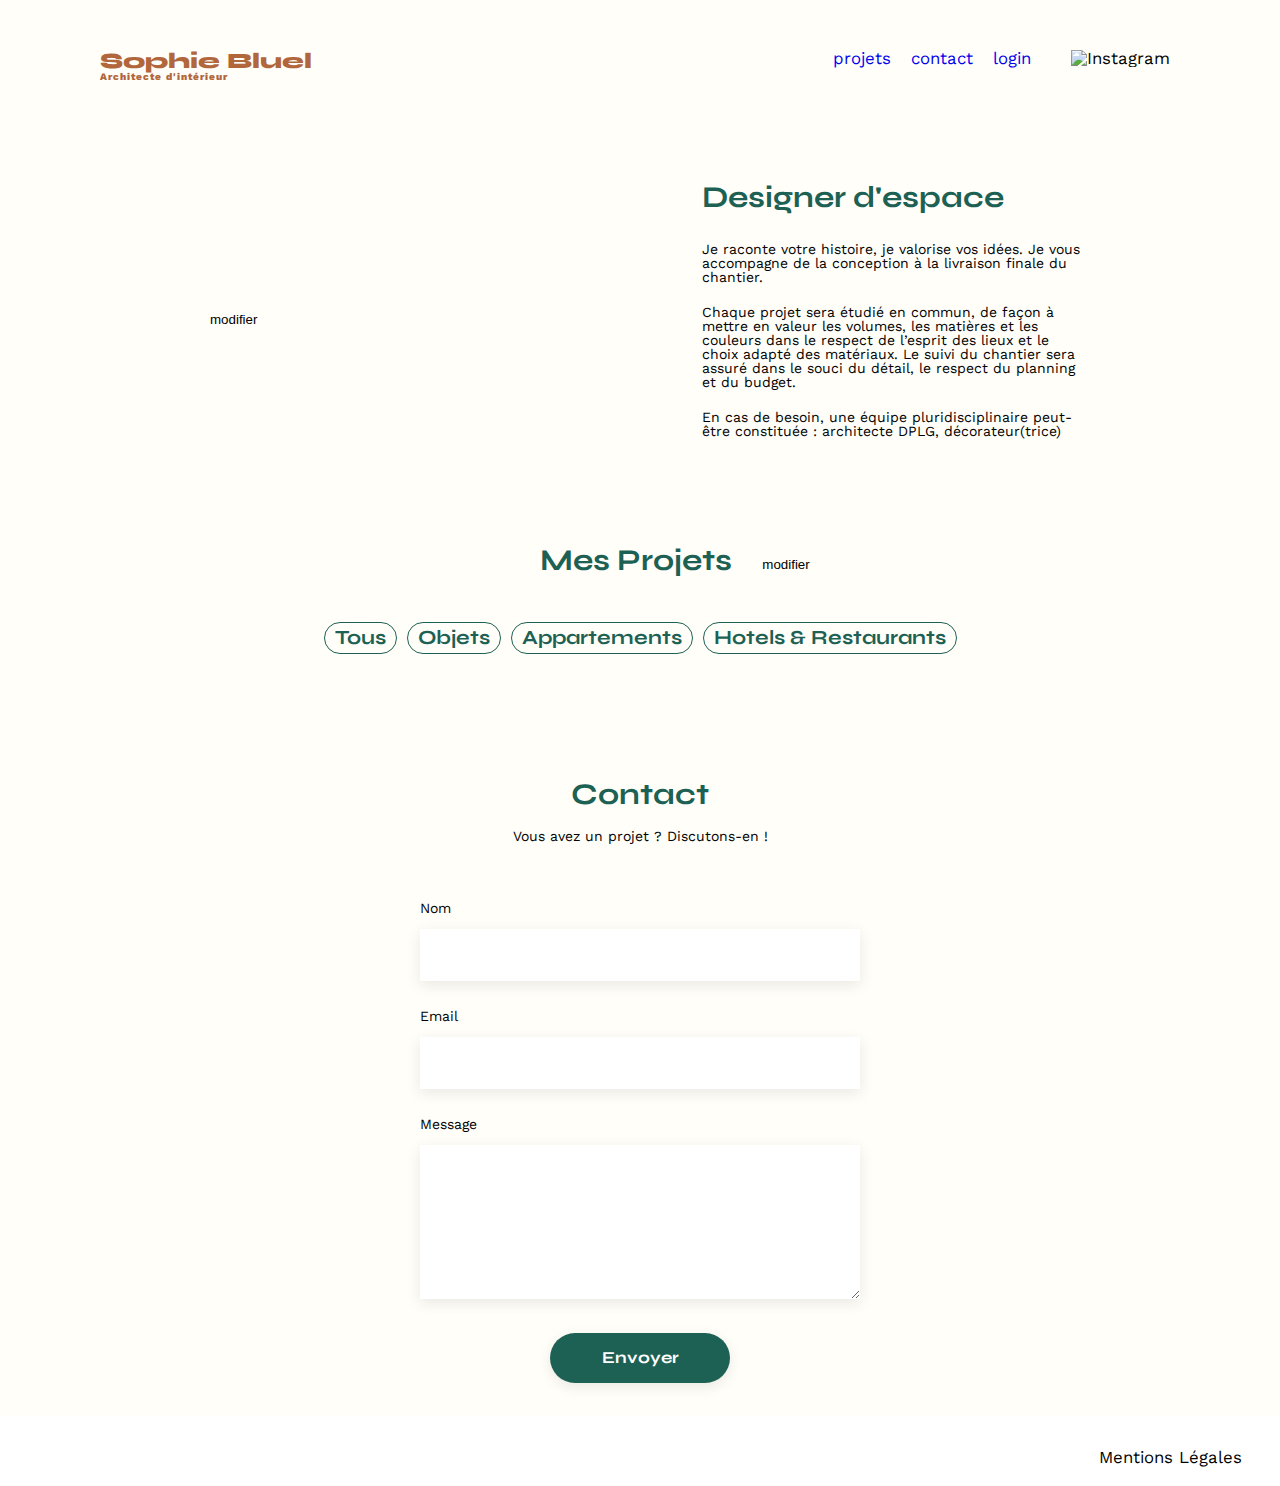
==== FrontEnd/index.html @ 93bd092a "étape 2.2 page login fonctionnelle (alert à corriger)" ====
<!DOCTYPE html>
<html lang="fr">
<head>
	<meta charset="UTF-8">
	<title>Sophie Bluel - Architecte d'intérieur</title>
	<meta name="viewport" content="width=device-width, initial-scale=1.0">
	<link rel="preconnect" href="https://fonts.googleapis.com">
	<link rel="preconnect" href="https://fonts.gstatic.com" crossorigin>
	<link href="https://fonts.googleapis.com/css2?family=Syne:wght@700;800&family=Work+Sans&display=swap" rel="stylesheet">
	<meta name="description" content="">
	<link rel="stylesheet" href="./assets/style.css">
	<script src="JS/index.js" type="module" defer></script>
	<script src="https://kit.fontawesome.com/53c9d558a2.js" crossorigin="anonymous"></script>
</head>
<body>


	<!----------- BANDEAU NOIR MODE EDITION --------------->

    <div class="edition-mode">

        <div class="title-edition-mode">
            <i class="fa-regular fa-pen-to-square"></i>Mode édition
        </div>

		<div class="edition-button">
			publier les changements 
		</div>

    </div>

<header>
	<h1>Sophie Bluel <span>Architecte d'intérieur</span></h1>
	<nav>
		<ul>
			<li><a href="/FrontEnd/index.html">projets</a></li>
			<li><a href="#contact">contact</a></li>
			<li><a href="/FrontEnd/login.html" id="login-button">login</a></li>
			<li><a href="/FrontEnd/index.html" id="logout-button">déconnexion</a></li>
			<li><img src="./assets/icons/instagram.png" alt="Instagram"></li>
		</ul>
	</nav>
</header>
<main>
	<section id="introduction">
		<figure>


			<img src="./assets/images/sophie-bluel.png" alt="">

			<button class="edit-content"><i class="fa-regular fa-pen-to-square"></i>modifier</button>

		</figure>

		<article>
			<h2>Designer d'espace</h2>
			<p>Je raconte votre histoire, je valorise vos idées. Je vous accompagne de la conception à la livraison finale du chantier.</p> <br>
			<p>Chaque projet sera étudié en commun, de façon à mettre en valeur les volumes, les matières et les couleurs dans le respect de l’esprit des lieux et le choix adapté des matériaux. Le suivi du chantier sera assuré dans le souci du détail, le respect du planning et du budget.</p><br>
			<p>En cas de besoin, une équipe pluridisciplinaire peut-être constituée : architecte DPLG, décorateur(trice)</p>
		</article>
	</section>
	<section id="portfolio">

		<div class="edit-projects">

			<h2>Mes Projets</h2>
			<button class="edit-content"><i class="fa-regular fa-pen-to-square"></i>modifier</button>
			
		</div>

		<form method="post" action="#" class="filtres">


                <div class="filters-bubble">

                    <input type="checkbox" name="tous" value="tous" id="tous" class="tous">
                    <label for="tous">Tous</label>

					<input type="checkbox" name="objets" value="objets" id="objets" class="objets">
                    <label for="objets">Objets</label>

					<input type="checkbox" name="appartements" value="appartements" id="appartements" class="appartements">
                    <label for="appartements">Appartements</label>

					<input type="checkbox" name="hotels-&-restaurants" value="hotels-&-restaurants" id="hotels-&-restaurants" class="hotels-et-restaurants">
                    <label for="hotels-&-restaurants">Hotels & Restaurants</label>
                </div>

            </form>

		<div class="gallery">

			<!--la galerie dynamique s'affiche ici-->

		</div>
	</section>
	<section id="contact">
		<h2 >Contact</h2>
		<p>Vous avez un projet ? Discutons-en !</p>
		<form action="#" method="post">
			<label for="name">Nom</label>
			<input type="text" name="name" id="name">
			<label for="email">Email</label>
			<input type="email" name="email" id="email">
			<label for="message">Message</label>
			<textarea name="message" id="message" cols="30" rows="10"></textarea>
			<input type="submit" value="Envoyer" id="send">
		</form>
	</section>
</main>

<footer>
	<nav>
		<ul>
			<li>Mentions Légales</li>
		</ul>
	</nav>
</footer>

</body>
</html>
---- FrontEnd/assets/style.css ----
/* http://meyerweb.com/eric/tools/css/reset/
   v2.0 | 20110126
   License: none (public domain)
*/

html, body, div, span, applet, object, iframe,
h1, h2, h3, h4, h5, h6, p, blockquote, pre,
a, abbr, acronym, address, big, cite, code,
del, dfn, em, img, ins, kbd, q, s, samp,
small, strike, strong, sub, sup, tt, var,
b, u, i, center,
dl, dt, dd, ol, ul, li,
fieldset, form, label, legend,
table, caption, tbody, tfoot, thead, tr, th, td,
article, aside, canvas, details, embed,
figure, figcaption, footer, header, hgroup,
menu, nav, output, ruby, section, summary,
time, mark, audio, video {
	margin: 0;
	padding: 0;
	border: 0;
	font-size: 100%;
	font: inherit;
	vertical-align: baseline;
}
/* HTML5 display-role reset for older browsers */
article, aside, details, figcaption, figure,
footer, header, hgroup, menu, nav, section {
	display: block;
}
body {
	line-height: 1;
}
ol, ul {
	list-style: none;
}
blockquote, q {
	quotes: none;
}
blockquote:before, blockquote:after,
q:before, q:after {
	content: '';
	content: none;
}
table {
	border-collapse: collapse;
	border-spacing: 0;
}
/** end reset css**/
body {
	max-width: 100vw;
	margin:auto;
	font-family: 'Work Sans' ;
	font-size: 14px;
	background-color: #FFFEF8;
}
header {
	display: flex;
	justify-content: space-between;
	margin: 50px 100px 0px 100px;
	
}

main{
	margin: 0px 200px 0px 200px;
}

section {
	margin: 100px 0
}

h1{
	display: flex;
	flex-direction: column;
	font-family: 'Syne';
	font-size: 22px;
	font-weight: 800;
	color: #B1663C
}

h1 > span {
	font-family: 'Work Sans';
	font-size:10px;
	letter-spacing: 0.1em;
;
}

h2{
	font-family: 'Syne';
	font-weight: 700;
	font-size: 30px;
	color: #1D6154;
	margin-bottom: 25px;
}
nav ul {
	display: flex;
	align-items: center;
	list-style-type: none;

}
nav li {
	padding: 0 10px;
	font-size: 1.2em;
}

nav li img{
	width: 20px;
}

nav a {
	text-decoration: none;
}

li:hover {
	color: #B1663C;
}
#introduction {
	display: flex;
	align-items: center;
}
#introduction figure {
	flex: 1
}
#introduction img {
	display: block;
	width: 100%;
}

#introduction article {
	flex: 1;
	margin-left: 70px;
    max-width: 43%;
}

#introduction h2 {
	margin-bottom: 1em;
}

#introduction p {
	margin-bottom: 0.5em;
}
#portfolio h2 {
	text-align: center;
	margin-bottom: unset;
	padding-left: 70px;
}

.filtres{
	display: flex;
	margin-bottom: 20px;
}

input[type="checkbox"] {
    display: none;
}

.filters-bubble{
	width: 100%;
	display: flex;
	justify-content: center;

}

.filtres label{
	border: #1D6154 solid 1px;
	color: #1D6154;
	font-weight: 700;
	font-size: 20px;
	border-radius: 35px;
	align-items: center;
	margin:5px 5px 5px 5px;
	padding: 5px 10px 5px 10px;
	font-family: 'Syne';
}

.filtres label:hover{
    background-color: #1D6154;
	color: #ffffff;
    

}


.gallery {
	width: 100%;
	display: grid;
	grid-template-columns: 1fr 1fr 1fr;
	grid-column-gap: 20px;
	grid-row-gap: 20px;
}

.gallery img {
	width: 100%;
	padding-bottom: 5px;

}



#contact {
	width: 50%;
margin: auto;
}


.formulaire-connexion{
	width: 40%;
	margin: auto;
	padding-bottom: 350px;
}

#contact > * , .formulaire-connexion, #login h2{
	text-align: center;

}
#contact h2{
	margin-bottom: 20px;
}

#contact form, .formulaire-connexion {
	text-align: left;
	margin-top:30px;
	display: flex;
	flex-direction: column;
}

#contact input, .formulaire-connexion input {
	height: 50px;
	font-size: 1.2em;
	border: none;
	box-shadow: 0px 4px 14px rgba(0, 0, 0, 0.09);
}
#contact label, .formulaire-connexion label {
	margin: 2em 0 1em 0;
}
#contact textarea {
	border: none;
	box-shadow: 0px 4px 14px rgba(0, 0, 0, 0.09);
}

#to-log-in, #send {
	font-family: 'Syne';
	font-weight: 700;
	color: white;
	background-color: #1D6154;
	margin : 2em auto ;
	width: 180px;
	text-align: center;
	border-radius: 60px ;
	height: 50px;
    border: unset;
    font-size: 15px;
}



.formulaire-connexion input {
	margin-bottom: 10px;
}

#forgot-password {
	color: #3D3D3D;
	display: flex;
	justify-content: center;
	font-weight: 600;
	
}

footer{
	background-color: white;
	height: 50px;
	padding-bottom: 15px;
	padding-top: 5px;
	
   
}

footer nav ul {
	display: flex;
	justify-content: flex-end;
	margin: 2em;
	
}
/*************************STYLE BOUTONS ET LIENS ADMIN****************************/

/* bandeau noir mode edition*/

.edition-mode{
	background-color: black;
	display: flex;
	justify-content: center;
	align-items: center;
	height: 60px;

}

.title-edition-mode{
	color: #ffffff;
	margin-right: 10px;
}

.edition-button{
	color: black ;
	margin-left:10px;
	background-color: #ffffff;
	border-radius: 60px;
	padding: 10px 15px 10px 15px;


}

/*modifications de la photo intro*/

 .edit-content{
	background-color: unset;
	border: unset;
	margin-top: 10px;
	cursor: pointer;
	padding: unset;
 }

 .edit-content i {
	font-size: 15px;
	padding-right: 10px;
 }


 /*Alignement du bouton modifier et du titre Mes projets*/

.edit-projects{
	display: flex;
    justify-content: center;
    margin-bottom: 40px;
}

.edit-projects button {
	margin-left: 20px;
	padding-bottom: 5px;
}
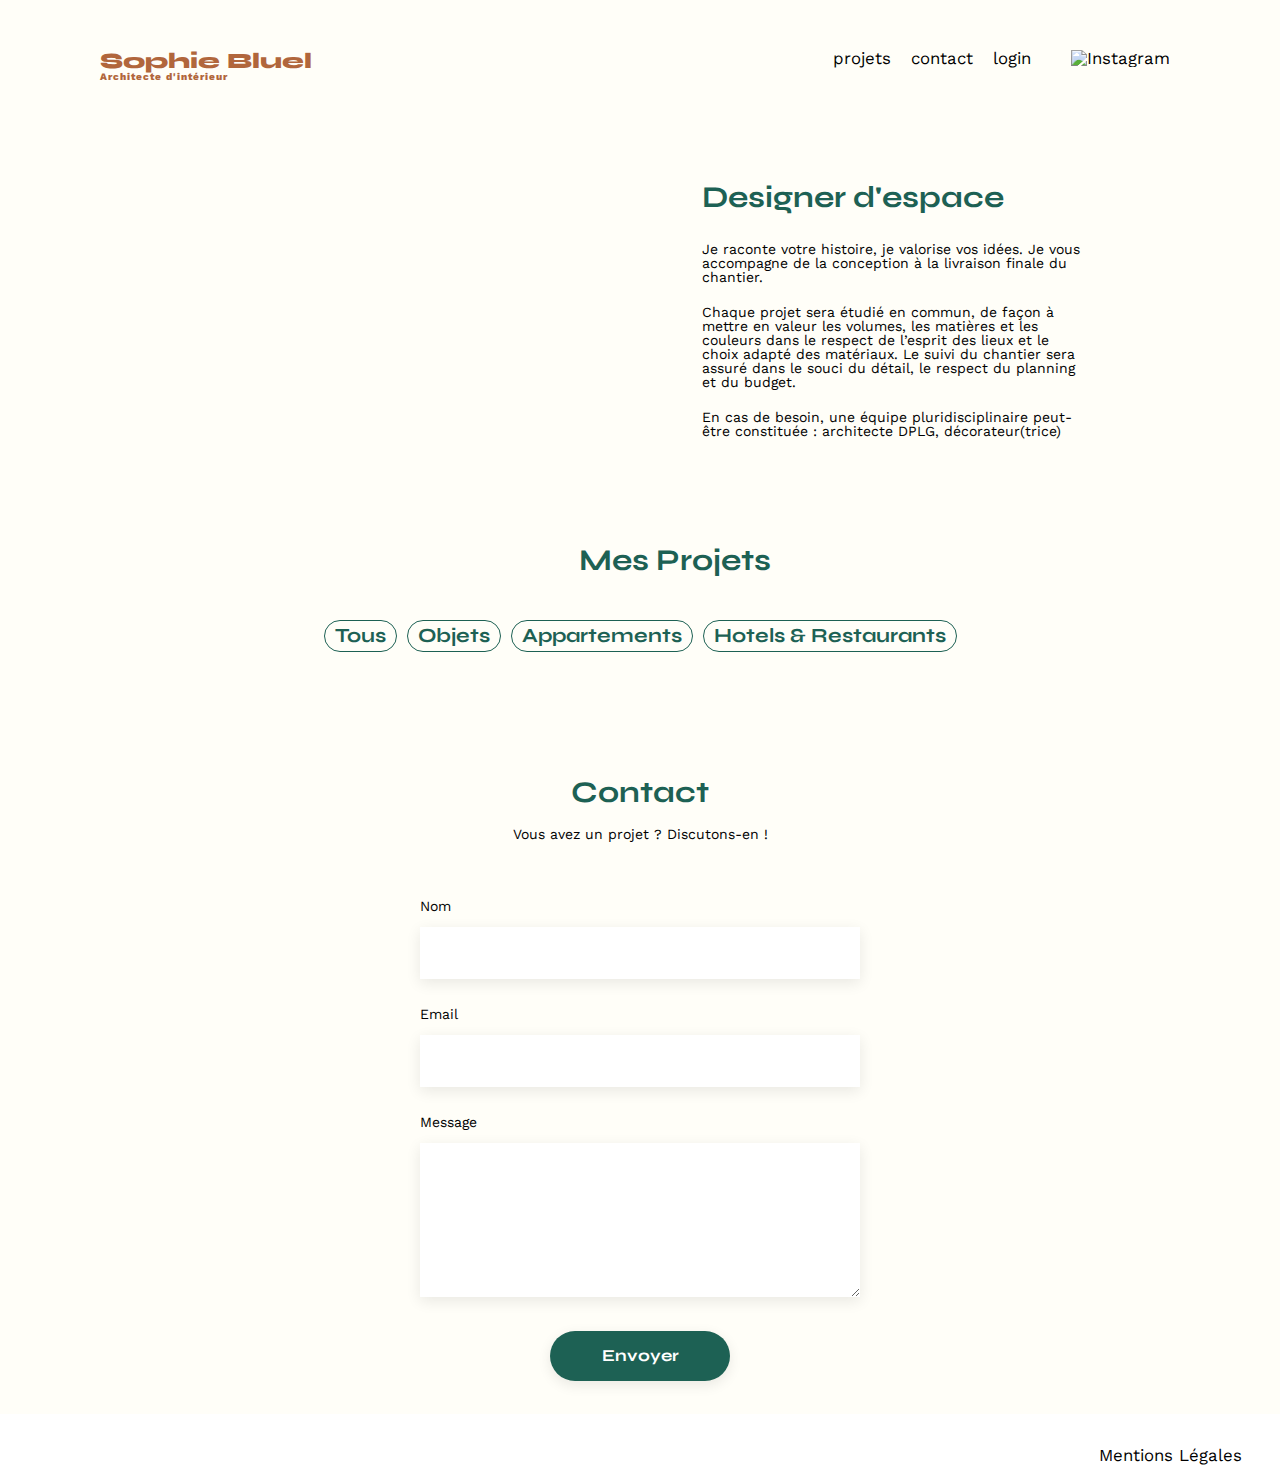
==== commit f749f917: "étapes 3 et 4 terminées" ====
--- a/FrontEnd/index.html
+++ b/FrontEnd/index.html
@@ -29,6 +29,95 @@
 
     </div>
 
+<!-- DEBUT modale 1 -->
+
+<div class="container-modale">
+
+</div>
+
+<div class="modale">
+	<div class="container-close-first">
+		<button class="close-modal">
+					<i class="fa-solid fa-xmark fa-xl"></i>
+				</button>
+	</div>
+
+	<h3>Galerie photo</h3>
+
+	<div class="grid-modal">
+
+
+	</div>
+
+
+	<button class="btn-modale">Ajouter une photo</button>
+
+	<button class="delete">
+				Supprimer la galerie
+			</button>
+</div>
+<!-------------FIN modale 1 -------------->
+
+
+ <!--------- DEBUT modale 2 --------------->
+
+ <div class="second-modale">
+	<div class="container-close">
+
+		<button class="back-modal">
+			<i class="fa-solid fa-arrow-left fa-xl"></i>
+		</button>
+
+
+		<button class="close-modal">
+					<i class="fa-solid fa-xmark fa-xl"></i>
+		</button>
+	</div>
+
+	<h3>Ajout photo</h3>
+
+	<form action="" class="newElement">
+
+		<div class="container-ajout">
+
+			<i class="fa-regular fa-image fa-7x"></i>
+			<br>
+
+			<label for="new-img" class="custom-file-upload">
+					 + Ajouter photo
+					<input type="file" id="new-img" name="file" required />
+				</label> jpg, png : 4mo max
+
+		</div>
+
+		<div class="box-new">
+
+			<p>Titre</p>
+
+			<input type="text" id="new-title" placeholder="titre" class="input-new">
+
+			<p>Catégorie</p>
+
+			<select name="category" id="new-category" class="input-new">
+
+			<option value="0">choisir une catégorie</option>
+			<option value="1">Objets</option>
+			<option value="2">Appartements</option>
+			<option value="3">Hôtels & Restaurants</option>
+
+		</select>
+		</div>
+
+	</form>
+
+	<div class="alert">vérifier un des champs</div>
+	<div class="secondAlert"></div>
+
+	<button class="btn-modale-valider" id="newValider">Valider</button>
+</div>
+
+<!------------- FIN modale 2 ----------->
+
 <header>
 	<h1>Sophie Bluel <span>Architecte d'intérieur</span></h1>
 	<nav>
@@ -36,7 +125,7 @@
 			<li><a href="/FrontEnd/index.html">projets</a></li>
 			<li><a href="#contact">contact</a></li>
 			<li><a href="/FrontEnd/login.html" id="login-button">login</a></li>
-			<li><a href="/FrontEnd/index.html" id="logout-button">déconnexion</a></li>
+			<li><a href="/FrontEnd/index.html" id="logout-button">logout</a></li>
 			<li><img src="./assets/icons/instagram.png" alt="Instagram"></li>
 		</ul>
 	</nav>
@@ -48,7 +137,7 @@
 
 			<img src="./assets/images/sophie-bluel.png" alt="">
 
-			<button class="edit-content"><i class="fa-regular fa-pen-to-square"></i>modifier</button>
+			<button class="modifier"><i class="fa-regular fa-pen-to-square"></i>modifier</button>
 
 		</figure>
 
@@ -64,7 +153,7 @@
 		<div class="edit-projects">
 
 			<h2>Mes Projets</h2>
-			<button class="edit-content"><i class="fa-regular fa-pen-to-square"></i>modifier</button>
+			<button class="modifier"><i class="fa-regular fa-pen-to-square"></i>modifier</button>
 			
 		</div>
 
--- a/FrontEnd/assets/style.css
+++ b/FrontEnd/assets/style.css
@@ -101,6 +101,7 @@
 nav li {
 	padding: 0 10px;
 	font-size: 1.2em;
+	
 }
 
 nav li img{
@@ -109,10 +110,11 @@
 
 nav a {
 	text-decoration: none;
+	color: #000;
 }
 
 li:hover {
-	color: #B1663C;
+	font-weight: 700;
 }
 #introduction {
 	display: flex;
@@ -250,6 +252,11 @@
 	height: 50px;
     border: unset;
     font-size: 15px;
+	cursor: pointer;
+}
+
+#to-log-in:hover, #send:hover{
+	background-color: #0E2F28;
 }
 
 
@@ -311,7 +318,7 @@
 
 /*modifications de la photo intro*/
 
- .edit-content{
+ .modifier{
 	background-color: unset;
 	border: unset;
 	margin-top: 10px;
@@ -319,7 +326,7 @@
 	padding: unset;
  }
 
- .edit-content i {
+ .modifier i {
 	font-size: 15px;
 	padding-right: 10px;
  }
@@ -339,4 +346,232 @@
 }
 
  
-
+/* MODALE */
+    
+.container-modale {
+	position: fixed;
+	top: 0;
+	left: 0;
+	margin: 0;
+	padding: 0;
+	width: 100%;
+	height: 100%;
+	display: none;
+	justify-content: center;
+	align-content: center;
+	align-items: center;
+	background: #16020220;
+}
+
+.modale {
+	margin-top: 100px;
+	display: none;
+	flex-direction: column;
+	justify-items: center;
+	align-items: center;
+	background: #fff;
+	border: 0px solid transparent;
+	border-radius: 20px;
+	width: 630px;
+	height: auto;
+	padding: 50px;
+	position: absolute;
+	left: 50%;
+	margin-left: -315px;
+	z-index: 20;
+}
+
+.btn-modale {
+	background-color: #1D6154;
+	color: #fff;
+	border: 0;
+	border-radius: 60px;
+	height: 40px;
+	padding: 11px 38px 9px 38px;
+	font-family: 'Syne';
+	margin-top: 7px;
+	margin-bottom: 15px;
+}
+
+h3 {
+	font-size: 26px;
+	color: #000;
+}
+
+.grid-modal {
+	display: flex;
+	flex-direction: row;
+	flex-wrap: wrap;
+	width: 500px;
+	height: auto;
+	justify-content: flex-start;
+}
+
+.thumbnail {
+	display: flex;
+	justify-content: flex-end;
+	align-items: flex-start;
+	padding: 5px;
+	height: 110px;
+	width: 83px;
+	margin: 3px;
+	z-index: 1;
+	background-image: url("");
+	background-size: contain;
+	box-sizing: border-box;
+}
+
+.item {
+	display: flex;
+	background-image: none;
+	flex-direction: column;
+	justify-content: flex-end;
+	align-items: flex-end;
+	height: 110px;
+	width: 83px;
+	margin: 3px;
+}
+
+input[type="file"] {
+	display: none;
+}
+
+.custom-file-upload {
+	display: flex;
+	justify-content: center;
+	align-items: center;
+	background: #CBD6DC;
+	height: 36px;
+	width: 173px;
+	border-radius: 30px;
+	color: #306685;
+	font-weight: 500;
+}
+
+.edit {
+	margin: 3px;
+	margin-bottom: 10px;
+	font-size: 12px;
+}
+
+.container-close-first {
+	width: 100%;
+	display: flex;
+	width: 100%;
+	justify-content: flex-end;
+}
+
+.container-close {
+	width: 100%;
+	display: flex;
+	width: 100%;
+	justify-content: space-between;
+}
+
+.close-modal {
+	border: 0;
+	background: transparent;
+}
+
+.back-modal {
+	border: 0;
+	background: transparent;
+}
+
+.delete {
+	background: transparent;
+	border: 0;
+	color: #ff0000;
+}
+/* MODALE SUPPRESSION */
+
+.container-thumbnail {
+	display: flex;
+	justify-content: center;
+	align-items: center;
+	align-content: center;
+	width: 17px;
+	height: 17px;
+	background: #000000;
+	color: #fff;
+	top: -130px;
+	left: 65px;
+	z-index: 10000;
+}
+/* MODALE AJOUT */
+
+.second-modale {
+	margin-top: 100px;
+	display: none;
+	flex-direction: column;
+	justify-items: center;
+	align-items: center;
+	background: #fff;
+	border: 0px solid transparent;
+	border-radius: 20px;
+	width: 630px;
+	height: auto;
+	padding: 50px;
+	position: absolute;
+	left: 50%;
+	margin-left: -315px;
+	z-index: 20;
+}
+
+.container-ajout {
+	display: flex;
+	flex-direction: column;
+	justify-content: center;
+	align-items: center;
+	background: #E8F1F6;
+	width: 420px;
+	height: 169px;
+	margin: 24px;
+	padding: 15px;
+}
+
+.btn-modale-valider {
+	background-color: #1D6154;
+	color: #fff;
+	border: 0;
+	border-radius: 60px;
+	height: 40px;
+	padding: 11px 38px 9px 38px;
+	font-family: 'Syne';
+	margin-top: 7px;
+	margin-bottom: 15px;
+}
+
+.box-new {
+	display: flex;
+	flex-direction: column;
+	justify-content: flex-start;
+	width: 420px;
+}
+
+p .box-new {
+	font-weight: 500;
+	font-size: 14px;
+}
+
+.input-new {
+	display: flex;
+	justify-items: flex-start;
+	align-items: center;
+	padding-left: 15px;
+	background: #fff;
+	width: 420px;
+	height: 50px;
+	font-family: 'Work Sans';
+	font-size: 14px;
+	border: 0;
+	margin-top: 15px;
+	margin-bottom: 15px;
+}
+
+.secondAlert {
+	display: none;
+	justify-items: center;
+	align-items: center;
+	color: #ff0000;
+}
